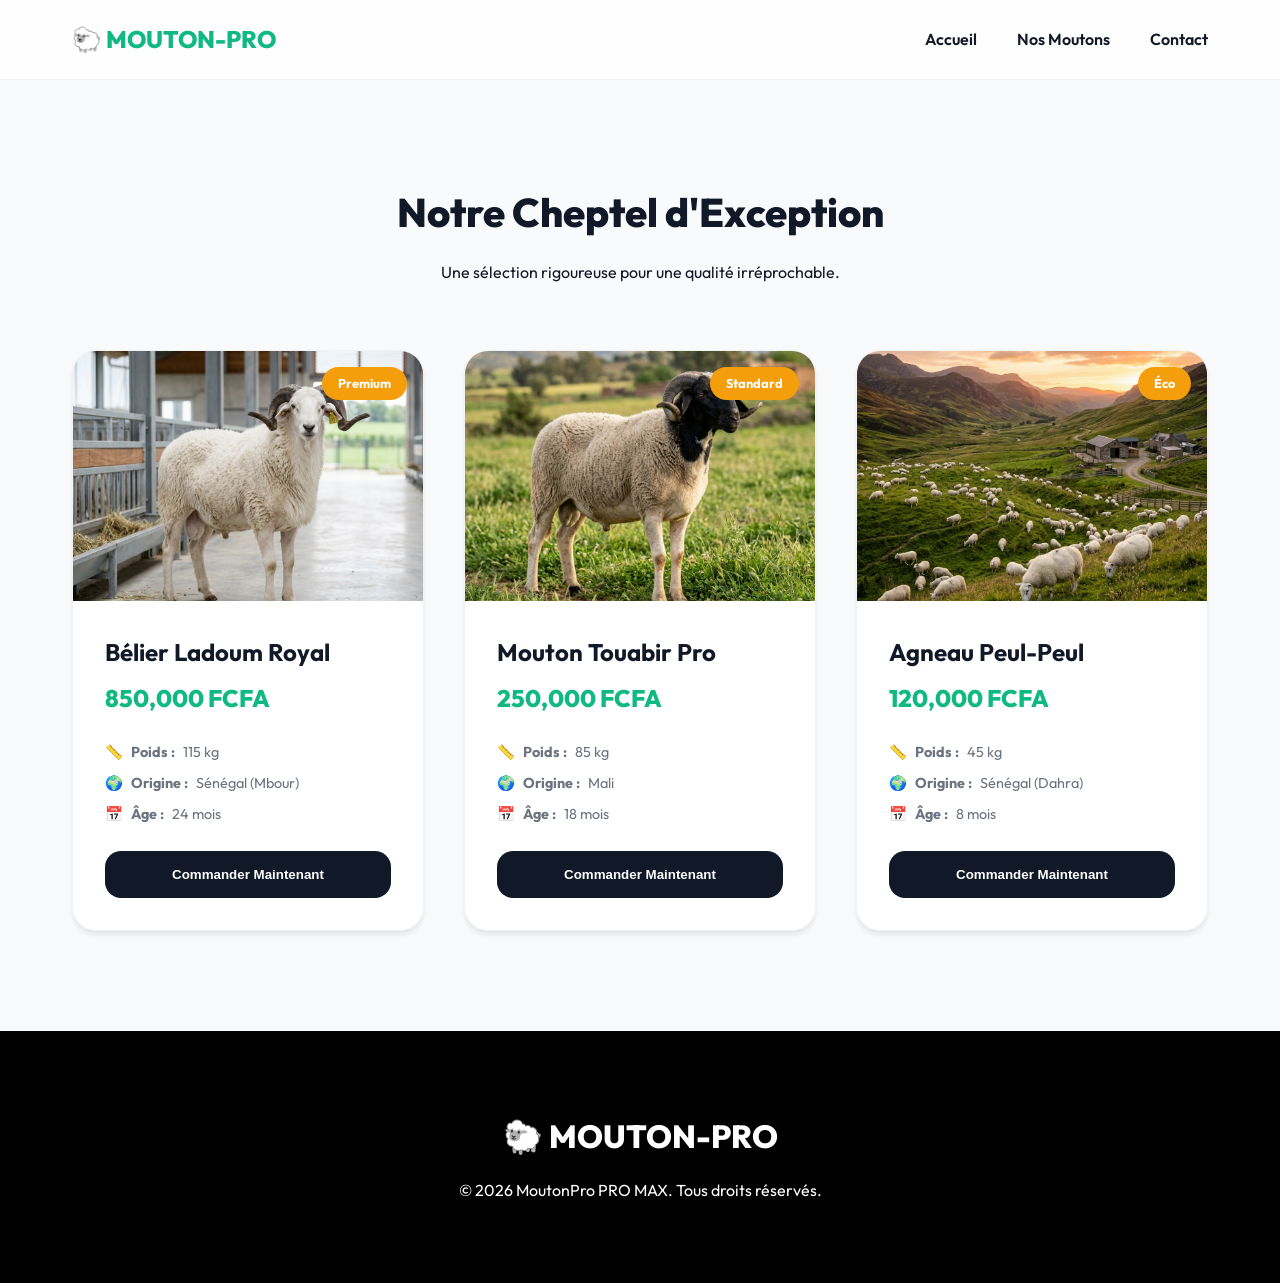
==== services.html @ dd243607 "Initial commit - MoutonPro PRO MAX version" ====
<!DOCTYPE html>
<html lang="fr">
<head>
    <meta charset="UTF-8">
    <meta name="viewport" content="width=device-width, initial-scale=1.0">
    <title>Nos Moutons | Catalogue Mouton-Pro</title>
    <link rel="stylesheet" href="style.css">
</head>
<body>

    <header>
        <nav class="navbar">
            <div class="logo">🐑 MOUTON-PRO</div>
            <ul class="nav-links">
                <li><a href="index.html">Accueil</a></li>
                <li><a href="services.html">Nos Moutons</a></li>
                <li><a href="contact.html">Contact</a></li>
            </ul>
        </nav>
    </header>

    <section class="section-padding" style="margin-top: var(--nav-height);">
        <div class="section-title animate-fade">
            <h2>Notre Cheptel d'Exception</h2>
            <p>Une sélection rigoureuse pour une qualité irréprochable.</p>
        </div>
        
        <div id="sheep-grid" class="cards-grid">
            <!-- Populated by script.js -->
        </div>
    </section>

    <!-- Detailed Profile Template (Handled via script.js for Modals) -->
    <!-- Same modals as index.html for consistent checkout -->
    <div id="order-modal" class="modal">
        <div class="modal-content">
            <span class="close-modal" onclick="closeModal()">&times;</span>
            <h2 style="margin-bottom: 1rem;">Finaliser la Commande</h2>
            <div style="background: #f8f9fa; padding: 1.5rem; border-radius: 12px; margin-bottom: 2rem;">
                <h3 id="modal-sheep-name">--</h3>
                <p id="modal-sheep-price" style="font-weight: 800; color: var(--primary); font-size: 1.5rem;">--</p>
            </div>
            
            <p><strong>Choisissez votre mode de paiement :</strong></p>
            <div class="payment-options">
                <div class="payment-btn" onclick="processPayment('Wave')">
                    <img src="https://upload.wikimedia.org/wikipedia/commons/e/e4/Wave_Mobile_Money_Logo.png" alt="Wave">
                    <span>Wave</span>
                </div>
                <div class="payment-btn" onclick="processPayment('Orange Money')">
                    <img src="https://upload.wikimedia.org/wikipedia/commons/3/3d/Orange-money-logo.png" alt="Orange Money">
                    <span>Orange Money</span>
                </div>
            </div>
        </div>
    </div>

    <!-- LOADER SIMULATION -->
    <div id="loader-overlay">
        <div class="spinner"></div>
        <p id="loader-text" style="margin-top: 1.5rem; font-weight: 600; color: #555;">Traitement du paiement...</p>
    </div>

    <!-- SUCCESS MODAL -->
    <div id="success-modal" class="modal">
        <div class="modal-content success-card">
            <div class="success-icon">✅</div>
            <h2 style="margin-bottom: 1rem;">Paiement Réussi !</h2>
            <p>Votre spécimen est désormais réservé.</p>
            <div style="background: #f8f9fa; border: 2px dashed #ddd; padding: 1.5rem; margin: 2rem 0; text-align: left; border-radius: 12px;">
                <p><strong>Reçu :</strong></p>
                <p>Article : <span id="success-sheep"></span></p>
                <p>Montant : <span id="success-amount"></span></p>
            </div>
            <button class="btn-primary" onclick="closeModal()">Fermer</button>
        </div>
    </div>

    <footer>
        <div class="footer-content">
            <div class="footer-logo">🐑 MOUTON-PRO</div>
            <p>© 2026 MoutonPro PRO MAX. Tous droits réservés.</p>
        </div>
    </footer>

    <script src="script.js"></script>
</body>
</html>
---- style.css ----
@import url('https://fonts.googleapis.com/css2?family=Outfit:wght@300;400;600;800&display=swap');

:root {
    --primary: #10B981;
    --primary-dark: #059669;
    --secondary: #F59E0B;
    --accent: #F43F5E;
    --bg-main: #F9FAFB;
    --bg-card: #ffffff;
    --text-primary: #111827;
    --text-muted: #6B7280;
    --nav-height: 80px;
    --radius-lg: 24px;
    --radius-md: 16px;
    --shadow-sm: 0 4px 6px -1px rgba(0, 0, 0, 0.1);
    --shadow-lg: 0 20px 25px -5px rgba(0, 0, 0, 0.1), 0 10px 10px -5px rgba(0, 0, 0, 0.04);
}

* {
    margin: 0;
    padding: 0;
    box-sizing: border-box;
}

body {
    font-family: 'Outfit', sans-serif;
    background-color: var(--bg-main);
    color: var(--text-primary);
    line-height: 1.6;
    overflow-x: hidden;
}

/* Animations */
@keyframes fadeIn {
    from { opacity: 0; transform: translateY(20px); }
    to { opacity: 1; transform: translateY(0); }
}

@keyframes pulse {
    0% { transform: scale(1); }
    50% { transform: scale(1.05); }
    100% { transform: scale(1); }
}

.animate-fade { animation: fadeIn 0.8s ease-out forwards; }

/* Navigation */
header {
    position: fixed;
    top: 0;
    width: 100%;
    height: var(--nav-height);
    background: rgba(255, 255, 255, 0.8);
    backdrop-filter: blur(12px);
    border-bottom: 1px solid rgba(0, 0, 0, 0.05);
    z-index: 1000;
}

.navbar {
    max-width: 1200px;
    margin: 0 auto;
    height: 100%;
    display: flex;
    justify-content: space-between;
    align-items: center;
    padding: 0 2rem;
}

.logo {
    font-size: 1.5rem;
    font-weight: 800;
    color: var(--primary);
    display: flex;
    align-items: center;
    gap: 0.5rem;
}

.nav-links {
    display: flex;
    list-style: none;
    gap: 2.5rem;
}

.nav-links a {
    text-decoration: none;
    color: var(--text-primary);
    font-weight: 600;
    transition: color 0.3s;
}

.nav-links a:hover {
    color: var(--primary);
}

/* Hero Section */
.hero {
    margin-top: var(--nav-height);
    height: 80vh;
    background: linear-gradient(rgba(0,0,0,0.5), rgba(0,0,0,0.5)), url('hero.png');
    background-size: cover;
    background-position: center;
    display: flex;
    flex-direction: column;
    justify-content: center;
    align-items: center;
    text-align: center;
    color: white;
    padding: 2rem;
}

.hero h1 {
    font-size: 4rem;
    font-weight: 800;
    margin-bottom: 1.5rem;
    max-width: 800px;
}

.hero p {
    font-size: 1.25rem;
    margin-bottom: 2.5rem;
    opacity: 0.9;
}

.btn-primary {
    background-color: var(--primary);
    color: white;
    padding: 1rem 2.5rem;
    border-radius: 50px;
    text-decoration: none;
    font-weight: 700;
    transition: 0.3s;
    border: none;
    cursor: pointer;
}

.btn-primary:hover {
    background-color: var(--primary-dark);
    transform: translateY(-3px);
    box-shadow: 0 10px 20px rgba(16, 185, 129, 0.3);
}

/* Cards Section */
.section-padding {
    padding: 100px 2rem;
    max-width: 1200px;
    margin: 0 auto;
}

.section-title {
    text-align: center;
    margin-bottom: 4rem;
}

.section-title h2 {
    font-size: 2.5rem;
    font-weight: 800;
    margin-bottom: 1rem;
}

.cards-grid {
    display: grid;
    grid-template-columns: repeat(auto-fill, minmax(350px, 1fr));
    gap: 2.5rem;
}

.card {
    background: var(--bg-card);
    border-radius: var(--radius-lg);
    overflow: hidden;
    box-shadow: var(--shadow-sm);
    transition: 0.4s cubic-bezier(0.175, 0.885, 0.32, 1.275);
    border: 1px solid rgba(0, 0, 0, 0.05);
}

.card:hover {
    transform: translateY(-15px);
    box-shadow: var(--shadow-lg);
}

.card-img {
    height: 250px;
    overflow: hidden;
    position: relative;
}

.card-img img {
    width: 100%;
    height: 100%;
    object-fit: cover;
    transition: 0.5s;
}

.card:hover .card-img img {
    transform: scale(1.1);
}

.card-badge {
    position: absolute;
    top: 1rem;
    right: 1rem;
    background: var(--secondary);
    color: white;
    padding: 0.4rem 1rem;
    border-radius: 50px;
    font-weight: 700;
    font-size: 0.8rem;
}

.card-content {
    padding: 2rem;
}

.card-content h3 {
    font-size: 1.5rem;
    margin-bottom: 0.5rem;
}

.card-price {
    font-size: 1.5rem;
    font-weight: 800;
    color: var(--primary);
    margin-bottom: 1.5rem;
}

.card-features {
    list-style: none;
    margin-bottom: 1.5rem;
    font-size: 0.9rem;
    color: var(--text-muted);
}

.card-features li {
    margin-bottom: 0.5rem;
    display: flex;
    align-items: center;
    gap: 0.5rem;
}

.btn-full {
    width: 100%;
    padding: 1rem;
    border-radius: var(--radius-md);
    background: var(--text-primary);
    color: white;
    border: none;
    font-weight: 700;
    cursor: pointer;
    transition: 0.3s;
}

.btn-full:hover {
    background: var(--primary);
}

/* Modals */
.modal {
    display: none;
    position: fixed;
    top: 0;
    left: 0;
    width: 100%;
    height: 100%;
    background: rgba(0, 0, 0, 0.4);
    backdrop-filter: blur(8px);
    z-index: 2000;
    justify-content: center;
    align-items: center;
    padding: 1rem;
}

.modal-content {
    background: white;
    width: 100%;
    max-width: 500px;
    border-radius: var(--radius-lg);
    padding: 2.5rem;
    position: relative;
    animation: fadeIn 0.4s ease-out;
}

.close-modal {
    position: absolute;
    top: 1.5rem;
    right: 1.5rem;
    cursor: pointer;
    font-size: 1.5rem;
    opacity: 0.5;
}

.payment-options {
    display: grid;
    grid-template-columns: 1fr 1fr;
    gap: 1rem;
    margin: 2rem 0;
}

.payment-btn {
    border: 2px solid #eee;
    padding: 1rem;
    border-radius: var(--radius-md);
    cursor: pointer;
    display: flex;
    flex-direction: column;
    align-items: center;
    gap: 0.5rem;
    transition: 0.3s;
}

.payment-btn img {
    height: 40px;
}

.payment-btn.active {
    border-color: var(--primary);
    background: rgba(16, 185, 129, 0.05);
}

/* Footer */
footer {
    background: #000;
    color: white;
    padding: 80px 2rem;
    text-align: center;
}

.footer-content {
    max-width: 1200px;
    margin: 0 auto;
}

.footer-logo {
    font-size: 2rem;
    font-weight: 800;
    margin-bottom: 1rem;
}

.footer-links {
    display: flex;
    justify-content: center;
    gap: 2rem;
    margin: 2.5rem 0;
    list-style: none;
}

.footer-links a {
    color: #999;
    text-decoration: none;
    transition: 0.3s;
}

.footer-links a:hover {
    color: white;
}

/* Mobile */
@media (max-width: 768px) {
    .nav-links { display: none; }
    .hero h1 { font-size: 2.5rem; }
    .section-padding { padding: 60px 1.5rem; }
}

/* Payment Animation Overlay */
#loader-overlay {
    display: none;
    position: fixed;
    top:0; left:0; width:100%; height:100%;
    background: rgba(255,255,255,0.9);
    z-index: 3000;
    justify-content: center;
    align-items: center;
    flex-direction: column;
}

.spinner {
    width: 60px;
    height: 60px;
    border: 6px solid #eee;
    border-top: 6px solid var(--primary);
    border-radius: 50%;
    animation: spin 1s linear infinite;
}

@keyframes spin { 0% { transform: rotate(0deg); } 100% { transform: rotate(360deg); } }

/* Success UI */
.success-card {
    text-align: center;
}

.success-icon {
    font-size: 5rem;
    color: var(--primary);
    margin-bottom: 1.5rem;
}
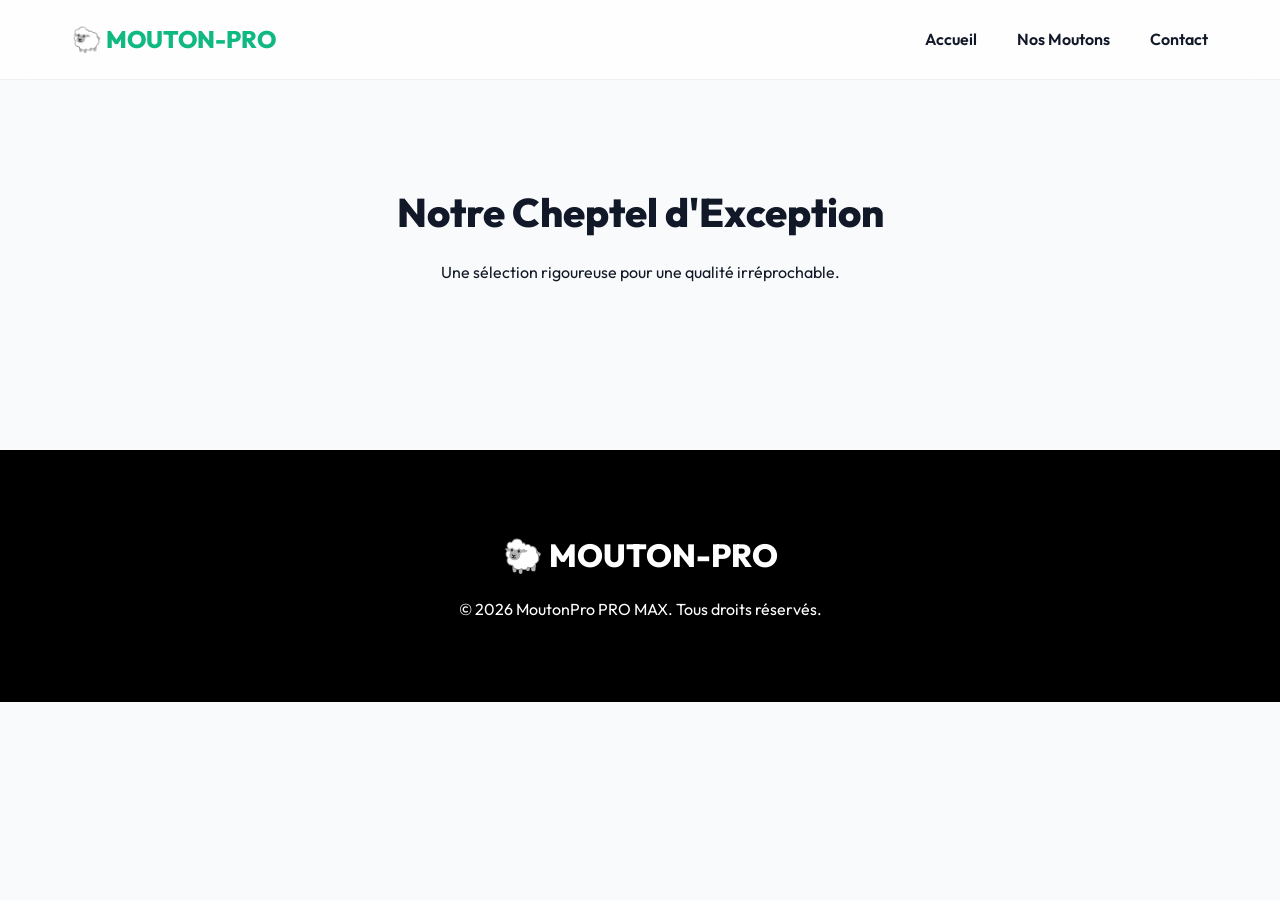
==== commit f829a3cc: "Fix: Add missing Supabase SDK to public pages" ====
--- a/services.html
+++ b/services.html
@@ -5,6 +5,8 @@
     <meta name="viewport" content="width=device-width, initial-scale=1.0">
     <title>Nos Moutons | Catalogue Mouton-Pro</title>
     <link rel="stylesheet" href="style.css">
+    <!-- Supabase SDK -->
+    <script src="https://cdn.jsdelivr.net/npm/@supabase/supabase-js@2"></script>
 </head>
 <body>
 
--- a/style.css
+++ b/style.css
@@ -352,11 +352,154 @@
     color: white;
 }
 
+/* ADMIN DASHBOARD STYLES */
+.admin-body {
+    background: #f0f2f5;
+    min-height: 100vh;
+}
+
+.admin-layout {
+    display: flex;
+    min-height: 100vh;
+}
+
+.admin-sidebar {
+    width: 280px;
+    background: #111827;
+    color: white;
+    padding: 2rem;
+    position: fixed;
+    height: 100vh;
+}
+
+.sidebar-nav {
+    list-style: none;
+    margin-top: 3rem;
+}
+
+.sidebar-nav li {
+    margin-bottom: 1rem;
+}
+
+.sidebar-nav a {
+    color: #9ca3af;
+    text-decoration: none;
+    padding: 0.8rem 1rem;
+    display: block;
+    border-radius: 12px;
+    transition: 0.3s;
+}
+
+.sidebar-nav a.active, .sidebar-nav a:hover {
+    background: var(--primary);
+    color: white;
+}
+
+.main-content {
+    margin-left: 280px;
+    flex: 1;
+    padding: 3rem;
+}
+
+.admin-header {
+    display: flex;
+    justify-content: space-between;
+    align-items: center;
+    margin-bottom: 3rem;
+}
+
+.stats-grid {
+    display: grid;
+    grid-template-columns: repeat(auto-fit, minmax(240px, 1fr));
+    gap: 1.5rem;
+    margin-bottom: 3rem;
+}
+
+.stat-card {
+    background: white;
+    padding: 2rem;
+    border-radius: var(--radius-lg);
+    box-shadow: var(--shadow-sm);
+}
+
+.stat-card h4 {
+    color: var(--text-muted);
+    font-size: 0.9rem;
+    text-transform: uppercase;
+    margin-bottom: 0.5rem;
+}
+
+.stat-card .value {
+    font-size: 2rem;
+    font-weight: 800;
+    color: var(--primary);
+}
+
+.admin-table-container {
+    background: white;
+    border-radius: var(--radius-lg);
+    box-shadow: var(--shadow-sm);
+    padding: 2rem;
+    overflow-x: auto;
+}
+
+.admin-table {
+    width: 100%;
+    border-collapse: collapse;
+}
+
+.admin-table th {
+    text-align: left;
+    padding: 1.2rem 1rem;
+    border-bottom: 2px solid #f3f4f6;
+    color: var(--text-muted);
+    font-weight: 600;
+}
+
+.admin-table td {
+    padding: 1.2rem 1rem;
+    border-bottom: 1px solid #f3f4f6;
+}
+
+.action-btn {
+    padding: 0.5rem 1rem;
+    border-radius: 8px;
+    border: none;
+    font-weight: 600;
+    cursor: pointer;
+    transition: 0.3s;
+    font-size: 0.85rem;
+}
+
+.btn-edit { background: #dcfce7; color: #166534; }
+.btn-delete { background: #fee2e2; color: #991b1b; margin-left: 0.5rem; }
+
+/* Login Modal */
+.login-container {
+    height: 100vh;
+    display: flex;
+    justify-content: center;
+    align-items: center;
+    background: linear-gradient(135deg, #10B981 0%, #111827 100%);
+}
+
+.login-card {
+    background: rgba(255, 255, 255, 0.9);
+    backdrop-filter: blur(20px);
+    padding: 3rem;
+    border-radius: var(--radius-lg);
+    width: 100%;
+    max-width: 400px;
+    box-shadow: 0 25px 50px -12px rgba(0, 0, 0, 0.5);
+}
+
 /* Mobile */
 @media (max-width: 768px) {
     .nav-links { display: none; }
     .hero h1 { font-size: 2.5rem; }
     .section-padding { padding: 60px 1.5rem; }
+    .admin-sidebar { display: none; }
+    .main-content { margin-left: 0; padding: 1.5rem; }
 }
 
 /* Payment Animation Overlay */
